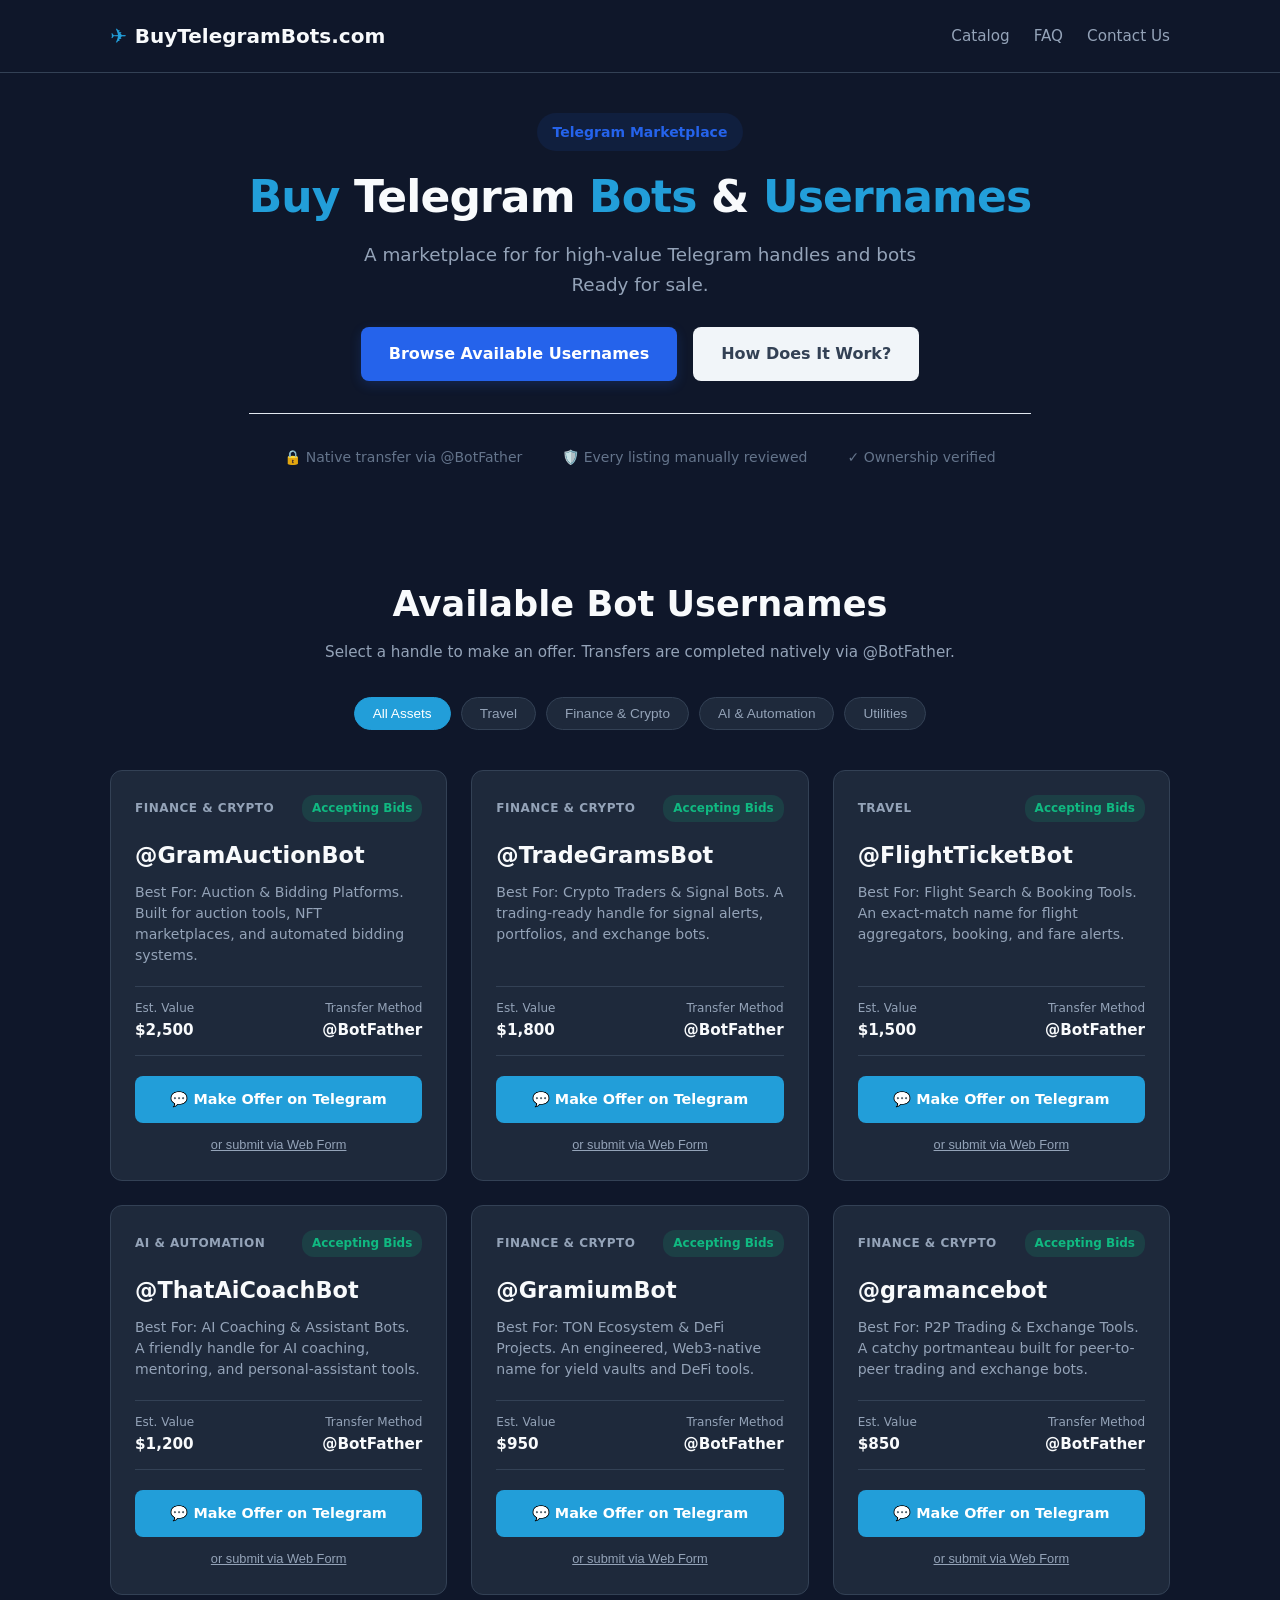
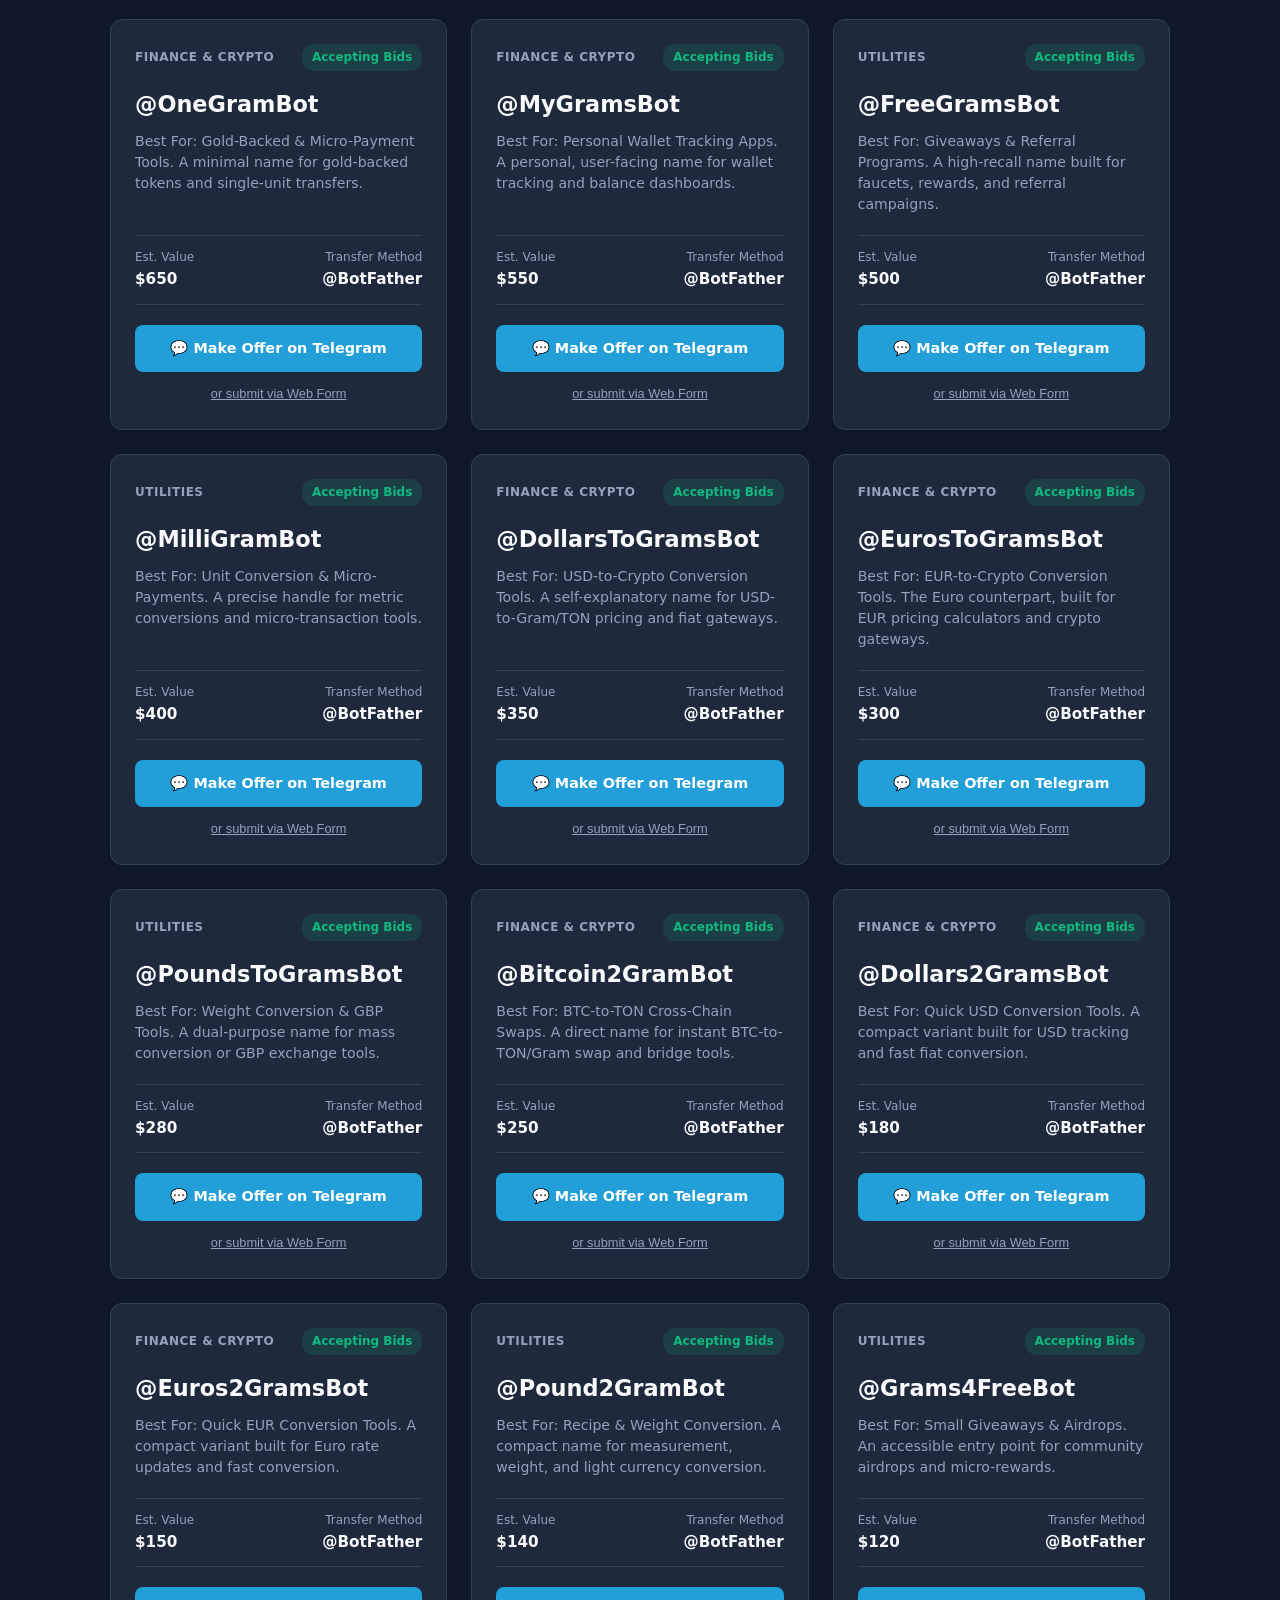
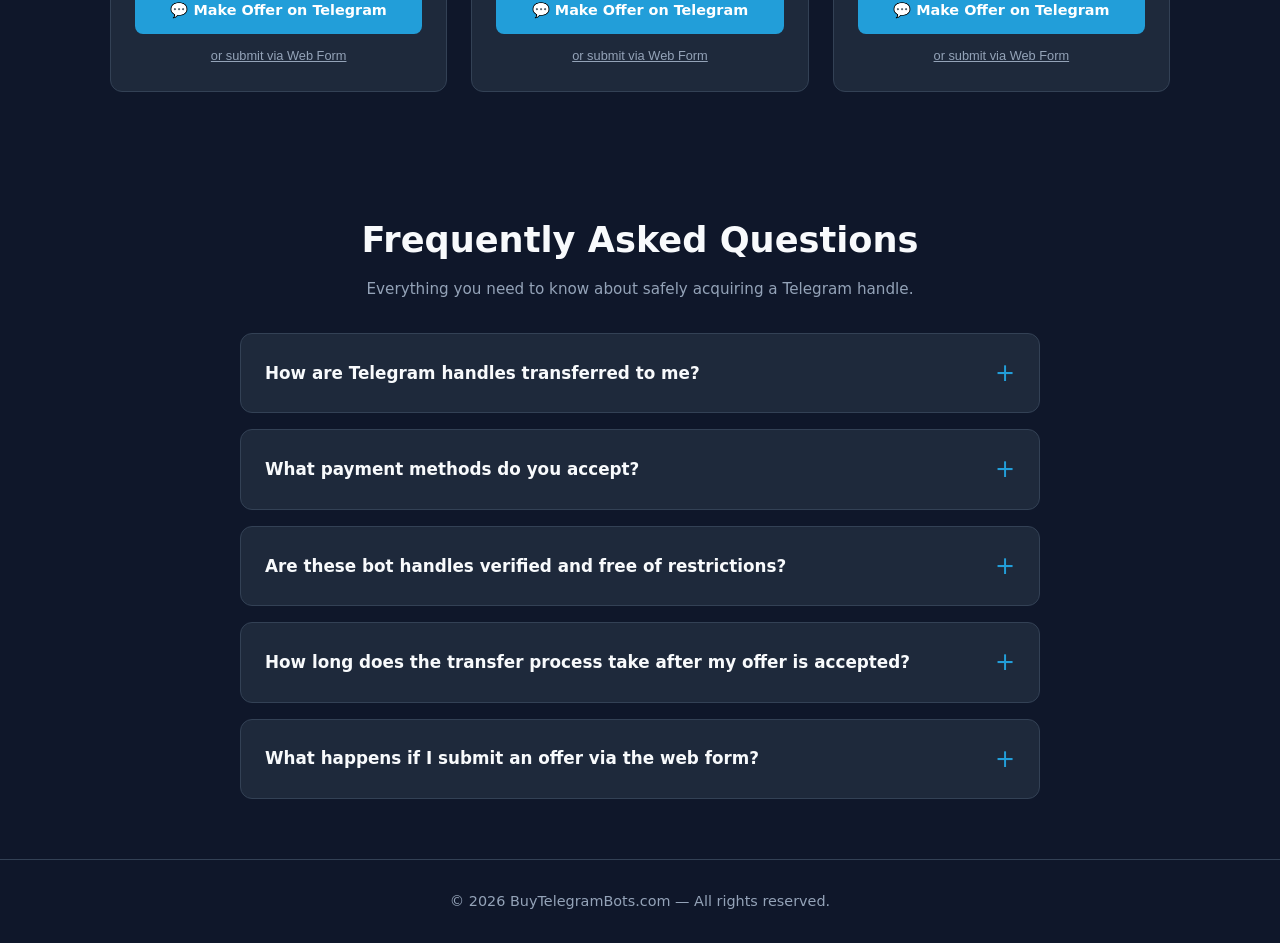
==== web/static/index.html @ 03eba2a2 "F1: Serve public files only from web/static/ The /{slug} route returned any file in the web/ folder " ====
<!DOCTYPE html>
<html lang="en">
<head>
  <meta charset="UTF-8" />
  <meta name="viewport" content="width=device-width, initial-scale=1.0" />
  
  <!-- Add Canonical Tag Here -->
  <link rel="canonical" href="https://buytelegrambots.com/" />

  <link rel="icon" type="image/png" href="favicon.png" />
  <title>Buy Telegram Bots</title>
  <meta name="description" content="Browse and acquire high-value Telegram Usernames." />
  <meta property="og:type" content="website" />
  <meta property="og:url" content="https://buytelegrambots.com/" />
  <meta property="og:title" content="Buy Telegram Bots" />
  <meta name="twitter:card" content="summary_large_image" />

  <link rel="stylesheet" href="styles.css" />
  <script src="script.js" defer></script>
</head>
<body>

  <!-- TOP NAVIGATION -->
  <header>
    <div class="container nav-wrapper">
      <a href="#" class="brand-logo">
        <span>✈️</span>BuyTelegramBots.com
      </a>

      <nav class="main-nav">
        <a href="#inventory" class="nav-link">Catalog</a>
        <a href="#faq" class="nav-link">FAQ</a>
        <a href="javascript:void(0)" class="nav-link" onclick="openAboutModal()">Contact Us</a>
    </div>
  </header>

  <!-- HERO SECTION (Now placed outside of <main> to prevent double padding) -->
  <section class="hero-section">
    <div class="hero-content">
      <span class="badge-pill">Telegram Marketplace</span>
      
      <h1 class="hero-title">
        <span class="highlight"> Buy </span> Telegram <span class="highlight">Bots</span> & <span class="highlight">Usernames</span>
      </h1>
      
      <p class="hero-subtitle">
        A marketplace for for high-value Telegram handles and bots<br> Ready for sale.
      </p>
      
      <div class="cta-group">
        <a href="#inventory" class="btn btn-primary">Browse Available Usernames</a>
        <a href="#how-it-works" type="button" class="btn btn-secondary" onclick="openGuideModal()">How Does It Work?</a>
      </div>
      
      <div class="trust-bar">
        <div class="trust-item">🔒 Native transfer via @BotFather</div>
        <div class="trust-item">🛡️ Every listing manually reviewed</div>
        <div class="trust-item">✓ Ownership verified </div>
      </div>
    </div>
  </section>

  <!-- MAIN CONTENT AREA -->
  <main class="container">

    <!-- ASSET SHOWCASE & INVENTORY GRID -->

    <!-- ASSET SHOWCASE & INVENTORY GRID -->
    <section id="inventory" class="inventory-section">
    
        <div class="section-header">
            <h2 class="section-title">Available Bot Usernames</h2>
            <p class="section-subtitle">Select a handle to make an offer. Transfers are completed natively via @BotFather.</p>
        </div>

        <!-- Category Filter Pills -->
        <div class="filter-bar">
            <button class="filter-btn active" data-filter="all">All Assets</button>
            <button class="filter-btn" data-filter="Travel">Travel</button>
            <button class="filter-btn" data-filter="Finance & Crypto">Finance & Crypto</button>
            <button class="filter-btn" data-filter="AI & Automation">AI & Automation</button>
            <button class="filter-btn" data-filter="Utilities">Utilities</button>
        </div>

        <!-- Responsive Card Grid (Cards dynamically loaded via script.js) -->
        <div class="asset-grid" id="assetGrid"></div>
        <!-- After a username is sold, in the "bots.json" file >> status: "Sold", status_code: "pending" -->
    </section>

    <section id="faq" class="faq-section container">
      <div class="section-header">
          <h2 class="section-title">Frequently Asked Questions</h2>
          <p class="section-subtitle">Everything you need to know about safely acquiring a Telegram handle.</p>
      </div>
      
      <div class="faq-grid">
        <details class="faq-item" name="faq-accordion">
          <summary class="faq-question">How are Telegram handles transferred to me?</summary>
          <div class="faq-answer">
            <p>All transfers are performed natively within Telegram via <code>@BotFather</code>. Once terms are finalized, ownership rights are transferred directly to your account. No external apps or third-party credential sharing required.</p>
          </div>
        </details>
        
        <details class="faq-item" name="faq-accordion">
          <summary class="faq-question">What payment methods do you accept?</summary>
          <div class="faq-answer">
            <p>We accept USDT (TRC-20 / BEP-20 / TON network), Crypto (BTC, ETH, TON), and major fiat payment options upon request for verified corporate buyers.</p>
          </div>
        </details>
        
        <details class="faq-item" name="faq-accordion">
          <summary class="faq-question">Are these bot handles verified and free of restrictions?</summary>
          <div class="faq-answer">
            <p>Yes. Every handle listed in our catalog is manually reviewed and verified by our team to ensure it is actively held, clean, and free of any Telegram platform restrictions or bans.</p>
          </div>
        </details>
        
        <details class="faq-item" name="faq-accordion">
          <summary class="faq-question">How long does the transfer process take after my offer is accepted?</summary>
          <div class="faq-answer">
            <p>Transfers via <code>@BotFather</code> take less than 15 minutes once payment terms are confirmed. Our team guides you step-by-step through the process in real time.</p>
          </div>
        </details>
        
        <details class="faq-item" name="faq-accordion">
          <summary class="faq-question">What happens if I submit an offer via the web form?</summary>
          <div class="faq-answer">
            <p>If you don't use Telegram directly, our team still receives your submission instantly and reaches out via your provided email or WhatsApp within 1 business day.</p>
          </div>
        </details>
      </div>
    </section>

  </main>

  <!-- HOW IT WORKS GUIDE MODAL -->
  <dialog id="guideModal" class="modal-box">
    <div class="modal-inner">
      <div class="modal-header">
        <h3>How to Use <span class="highlight-blue">BuyTelegramBots.com</span></h3>
        <button type="button" class="close-btn" onclick="closeGuideModal()">×</button>
      </div>
      
      <div class="guide-content">
        <div class="guide-step">
          <h4>1. Browse the marketplace</h4>
          <p>Filter by category — Travel, Finance & Crypto, AI & Automation, or Utilities — to find bots and usernames that fit what you're need.</p>
        </div>
        <div class="guide-step">
          <h4>2. Check the listing details</h4>
          <p>Every listing shows an estimated market valuation and a live status badge, so you know at a glance whether it's open for offers.</p>
        </div>
        <div class="guide-step">
          <h4>3. Submit your offer</h4>
          <p>Message our team directly on Telegram using the bot itself, or use the on-page form if you'd rather not install the app. Either way, a real person reviews every offer.</p>
        </div>
        <div class="guide-step">
          <h4>4. Transfer, once your offer is accepted</h4>
          <p>Once terms are agreed, ownership transfers natively through Telegram's own @BotFather — no external wallets, no third-party custody, no app installs.</p>
        </div>
      </div>

      <div class="modal-actions">
        <button type="button" class="btn btn-primary" onclick="closeGuideModal()">Got It, Let's Explore</button>
      </div>
    </div>
  </dialog>

  <!-- WEB FORM MODAL -->
  <dialog id="offerModal" class="modal-box">
    <div class="modal-inner">
      <div class="modal-header">
        <h3>Submit Offer for <span id="targetBotDisplay" class="highlight-blue">@Bot</span></h3>
        <button type="button" class="close-btn" onclick="closeOfferModal()">×</button>
      </div>
      
      <p class="modal-instructions">
        Prefer not to install Telegram? Send your offer below and a member of our team will follow up by email or WhatsApp —usually within one business day.
      </p>

      <form id="offerForm" onsubmit="handleFormSubmit(event)">
        <!-- Hidden input to store which bot they clicked -->
        <input type="hidden" id="targetBotInput" name="bot_username" value="" />

        <div class="form-group">
          <label for="buyerName">Your Name or Organization</label>
          <input type="text" id="buyerName" name="name" required placeholder="e.g., Alex Mercer" />
        </div>

        <div class="form-group">
          <label for="buyerContact">Best way to reach you</label>
          <input 
            type="text" 
            id="buyerContact" 
            name="contact" 
            required 
            placeholder="name@mail.com, or +31 6 12345678"
            pattern="^([A-Za-z0-9._%+-]+@[A-Za-z0-9.-]+\.[A-Za-z]{2,}|\+?[0-9\s()-]{7,20})$"
            title="Must be a valid email address, or a phone number."
          />
          <span class="error-msg">Enter a valid email or phone number.</span>
        </div>

        <div class="form-group">
          <label for="bidAmount">Your offer (USD or USDT)</label>
          <!-- min="100" prevents negative numbers and sets a minimum realistic bid! -->
          <input 
            type="number" 
            id="bidAmount" 
            name="bid" 
            required 
            placeholder="e.g., 1500" 
            min="100" 
            step="1"
            title="Offers must be a positive number of at least $100."
          />
          <span class="error-msg">Bid must be a positive amount (Minimum $100) with no decimals.</span>
        </div>

        <div class="form-group">
          <label for="buyerNotes">Additional Notes (Optional)</label>
          <textarea id="buyerNotes" name="notes" rows="3" placeholder="Any specific terms or questions?"></textarea>
        </div>

        <div class="modal-actions">
          <button type="button" class="btn btn-secondary" onclick="closeOfferModal()">Cancel</button>
          <button type="submit" class="btn btn-primary">Submit Offer</button>
        </div>
      </form>
    </div>
  </dialog>

  <dialog id="aboutModal" class="modal-box">
    <div class="modal-inner">
      <div class="modal-header">
        <h3>About <span class="highlight-blue">Our Brokerage</span></h3>
        <button type="button" class="close-btn" onclick="closeAboutModal()">×</button>
      </div>

      <div class="guide-content">
        <div class="broker-pitch">
          <p><strong>BuyTelegramBots.com</strong> is a specialized digital asset brokerage. We are entrusted by developers, creators, and web3 projects to securely manage the sale of their high-value Telegram handles and bots.</p>
        </div>

        <div class="guide-step">
          <h4>🛡️ Verified Inventory</h4>
          <p>We do not own these assets; we represent the creators. We manually audit every handle to ensure the seller has full ownership and a clean title before it reaches our catalog.</p>
        </div>
        
        <div class="guide-step">
          <h4>🤝 Secure Handover</h4>
          <p>Our team facilitates the entire negotiation and ensures a coordinated, safe transfer via Telegram's native <code>@BotFather</code>.</p>
        </div>

        <h4 class="contact-heading">Contact Our Brokers Directly</h4>
        <div class="contact-channel-grid">
          <a href="https://t.me/buytelegrambots_supportbot" target="_blank" rel="noopener" class="btn btn-primary">
            ✈️ Message on Telegram
          </a>
          <a href="mailto:support@buytelegrambots.com" class="btn btn-secondary">
            ✉ Email Support
          </a>
        </div>
      </div>

      <div class="modal-actions">
        <button type="button" class="btn btn-secondary" onclick="closeAboutModal()">Close</button>
      </div>
    </div>
  </dialog>

  <!-- FOOTER -->
  <footer>
    <div class="container">
      <p>© 2026 BuyTelegramBots.com — All rights reserved.</p>
    </div>
  </footer>

  <button id="backToTopBtn" class="back-to-top-btn" aria-label="Back to top" title="Back to top">
    <svg xmlns="http://www.w3.org/2000/svg" width="20" height="20" viewBox="0 0 24 24" fill="none" stroke="currentColor" stroke-width="2.5" stroke-linecap="round" stroke-linejoin="round">
      <polyline points="18 15 12 9 6 15"></polyline>
    </svg>
  </button>

</body>
</html>
---- web/static/styles.css ----
/* --- CSS VARIABLES & THEME RESET --- */
:root {
    --bg-color: #0f172a;          /* Dark slate background */
    --card-bg: #1e293b;           /* Slightly lighter dark container */
    --text-main: #f8fafc;         /* Clean white typography */
    --text-muted: #94a3b8;        /* Soft grey for secondary labels */
    --accent-blue: #229ed9;       /* Telegram brand blue */
    --accent-hover: #1d88bc;      /* Hover state blue */
    --accent-green: #10b981;      /* Status badge color */
    --border-color: #334155;      /* Subtle border dividers */
    --radius: 12px;
    --font-family: system-ui, -apple-system, BlinkMacSystemFont, 'Segoe UI', Roboto, sans-serif;
}

* {
    box-sizing: border-box;
    margin: 0;
    padding: 0;
}

html {
  scroll-behavior: smooth;
}

body {
    background-color: var(--bg-color);
    color: var(--text-main);
    font-family: var(--font-family);
    line-height: 1.6;
    min-height: 100vh;
    display: flex;
    flex-direction: column;
}

/* Main Container */
.container {
    width: 100%;
    max-width: 1100px;
    margin: 0 auto;
    padding: 0 20px;
}

/* Hero Section Container */
.hero-section {
  padding: 2.5rem 1rem 3rem;
  max-width: 900px;
  margin: 0 auto;
  text-align: center;
}

/* Small introductory tag */
.badge-pill {
  display: inline-block;
  background-color: rgba(37, 99, 235, 0.1);
  color: #2563eb;
  padding: 0.5rem 1rem;
  border-radius: 50px;
  font-size: 0.875rem;
  font-weight: 600;
  margin-bottom: 1.25rem;
}

/* Fluid Typography: Tighter scaling so it doesn't overwhelm desktop or phone */
.hero-title {
  font-size: clamp(1.75rem, 3.5vw + 1rem, 2.75rem);
  line-height: 1.2;
  font-weight: 800;
  color: var(--text-main);
  margin-bottom: 1rem;
  letter-spacing: -0.02em;
}

.hero-title .highlight {
  color: var(--accent-blue);
}

.hero-subtitle {
  font-size: clamp(0.95rem, 1.5vw + 0.5rem, 1.15rem);
  line-height: 1.6;
  color: var(--text-muted);
  max-width: 600px;
  margin: 0 auto 1.75rem;
}

/* Call to Action Button Group */
.cta-group {
  display: flex;
  gap: 1rem;
  justify-content: center;
  flex-wrap: wrap;
  margin-bottom: 2rem;
}

.btn {
display: inline-flex;
align-items: center;
justify-content: center;
padding: 0.875rem 1.75rem;
font-size: 1rem;
font-weight: 600;
border-radius: 8px;
text-decoration: none;
transition: all 0.2s ease;
min-height: 48px; /* Ensures touch-friendly tap targets */
}

.btn-primary {
background-color: #2563eb;
color: #ffffff;
box-shadow: 0 4px 12px rgba(37, 99, 235, 0.2);
}

.btn-primary:hover {
background-color: #1d4ed8;
transform: translateY(-1px);
}

.btn-secondary {
background-color: #f1f5f9;
color: #334155;
}

.btn-secondary:hover {
background-color: #e2e8f0;
}

/* Trust Indicators Below CTA */
.trust-bar {
display: flex;
justify-content: center;
flex-wrap: wrap;
gap: 1.5rem 2.5rem;
border-top: 1px solid #e2e8f0;
padding-top: 2rem;
color: #64748b;
font-size: 0.875rem;
font-weight: 500;
}

/* Mobile Stacking Rules */
@media (max-width: 600px) {
.hero-section {
    padding: 3rem 1rem 3.5rem;
}

/* Force buttons to stretch full-width on phones for easy thumb tapping */
.cta-group {
    flex-direction: column;
    width: 100%;
}

.btn {
    width: 100%;
}

.trust-bar {
    flex-direction: column;
    gap: 0.75rem;
}
}

/* Navigation / Top Header */
header {
    padding: 20px 0;
    border-bottom: 1px solid var(--border-color);
}

.nav-wrapper {
    display: flex;
    justify-content: space-between;
    align-items: center;
}

.brand-logo {
    font-size: 1.25rem;
    font-weight: 700;
    color: var(--text-main);
    text-decoration: none;
    display: flex;
    align-items: center;
    gap: 8px;
}

.brand-logo span {
    color: var(--accent-blue);
}

/* Footer */
footer {
    margin-top: auto;
    padding: 30px 0;
    border-top: 1px solid var(--border-color);
    text-align: center;
    color: var(--text-muted);
    font-size: 0.9rem;
}

/* --- INVENTORY SECTION --- */
.inventory-section {
    padding: 60px 0;
}

.section-header {
    text-align: center;
    margin-bottom: 32px;
}

.section-title {
    font-size: clamp(1.5rem, 3vw, 2.2rem);
    font-weight: 700;
    color: var(--text-main);
    margin-bottom: 8px;
}

.section-subtitle {
    color: var(--text-muted);
    font-size: 0.95rem;
}

/* Category Filter Bar */
.filter-bar {
    display: flex;
    gap: 10px;
    justify-content: center;
    flex-wrap: wrap;
    margin-bottom: 40px;
}

.filter-btn {
    background-color: var(--card-bg);
    color: var(--text-muted);
    border: 1px solid var(--border-color);
    padding: 8px 18px;
    border-radius: 20px;
    font-size: 0.85rem;
    font-weight: 500;
    cursor: pointer;
    transition: all 0.2s ease;
}

.filter-btn:hover,
.filter-btn.active {
    background-color: var(--accent-blue);
    color: #ffffff;
    border-color: var(--accent-blue);
}

/* Asset Grid Layout */
.asset-grid {
    display: grid;
    grid-template-columns: repeat(auto-fill, minmax(310px, 1fr));
    gap: 24px;
}

/* Asset Card Styling */
.asset-card {
    background-color: var(--card-bg);
    border: 1px solid var(--border-color);
    border-radius: var(--radius);
    padding: 24px;
    display: flex;
    flex-direction: column;
    justify-content: space-between;
    transition: transform 0.2s ease, border-color 0.2s ease, box-shadow 0.2s ease;
}

.asset-card:hover {
    transform: translateY(-4px);
    border-color: #475569;
    box-shadow: 0 12px 24px rgba(0, 0, 0, 0.3);
}

/* Card Header & Badges */
.card-top {
    display: flex;
    justify-content: space-between;
    align-items: center;
    margin-bottom: 16px;
}

.category-tag {
    font-size: 0.75rem;
    font-weight: 600;
    color: var(--text-muted);
    text-transform: uppercase;
    letter-spacing: 0.5px;
}

.status-badge {
    font-size: 0.75rem;
    font-weight: 600;
    padding: 4px 10px;
    border-radius: 12px;
}

.status-active {
    background-color: rgba(16, 185, 129, 0.15);
    color: var(--accent-green);
}

.status-pending {
    background-color: rgba(245, 158, 11, 0.15);
    color: #f59e0b;
}

/* Bot Username & Description */
.bot-handle {
    font-size: 1.4rem;
    font-weight: 700;
    color: var(--text-main);
    margin-bottom: 8px;
}

.bot-desc {
    font-size: 0.88rem;
    color: var(--text-muted);
    line-height: 1.5;
    margin-bottom: 20px;
    flex-grow: 1;
}

/* Card Metadata Row */
.card-meta {
    display: flex;
    justify-content: space-between;
    padding: 12px 0;
    border-top: 1px solid var(--border-color);
    border-bottom: 1px solid var(--border-color);
    margin-bottom: 20px;
}

.meta-item {
    display: flex;
    flex-direction: column;
}

.meta-label {
    font-size: 0.75rem;
    color: var(--text-muted);
}

.meta-value {
    font-size: 0.95rem;
    font-weight: 600;
    color: var(--text-main);
}

.text-right {
    text-align: right;
}

/* Card Action Buttons */
.card-actions {
    display: flex;
    flex-direction: column;
    gap: 10px;
    align-items: center;
}

.btn-telegram {
    width: 100%;
    background-color: var(--accent-blue);
    color: #ffffff;
    text-decoration: none;
    text-align: center;
    padding: 12px 16px;
    border-radius: 8px;
    font-weight: 600;
    font-size: 0.9rem;
    transition: background-color 0.2s ease;
    display: block;
}

.btn-telegram:hover {
    background-color: var(--accent-hover);
}

.btn-webform-link {
    background: none;
    border: none;
    color: var(--text-muted);
    font-size: 0.8rem;
    cursor: pointer;
    text-decoration: underline;
    transition: color 0.2s ease;
    padding: 4px;
}

.btn-webform-link:hover {
    color: var(--text-main);
}

/* Mobile Adjustments */
@media (max-width: 640px) {
    .asset-grid {
    grid-template-columns: 1fr;
    }
}

/* ==========================================
   WEB FORM MODAL STYLES
   ========================================== */
.modal-box {
  margin: auto;
  padding: 0;
  border: 1px solid var(--border-color);
  border-radius: var(--radius);
  background-color: var(--bg-color);
  color: var(--text-main);
  max-width: 500px;
  width: 92%;
  box-shadow: 0 25px 50px -12px rgba(0, 0, 0, 0.7);
}

/* Dim and blur the website background when open */
.modal-box::backdrop {
  background: rgba(15, 23, 42, 0.8);
  backdrop-filter: blur(4px);
}

.modal-inner {
  padding: 24px;
}

.modal-header {
  display: flex;
  justify-content: space-between;
  align-items: center;
  border-bottom: 1px solid var(--border-color);
  padding-bottom: 12px;
  margin-bottom: 16px;
}

.modal-header h3 {
  font-size: 1.2rem;
  margin: 0;
}

.highlight-blue {
  color: var(--accent-blue);
}

.close-btn {
  background: none;
  border: none;
  color: var(--text-muted);
  font-size: 1.5rem;
  cursor: pointer;
  padding: 0 4px;
}

.close-btn:hover {
  color: var(--text-main);
}

.modal-instructions {
  font-size: 0.88rem;
  color: var(--text-muted);
  margin-bottom: 20px;
  line-height: 1.5;
}

.form-group {
  display: flex;
  flex-direction: column;
  margin-bottom: 16px;
  text-align: left;
}

.form-group label {
  font-size: 0.82rem;
  color: var(--text-muted);
  margin-bottom: 6px;
  font-weight: 600;
}

.form-group input,
.form-group textarea {
  background-color: var(--card-bg);
  border: 1px solid var(--border-color);
  border-radius: 8px;
  padding: 10px 12px;
  color: var(--text-main);
  font-family: inherit;
  font-size: 0.95rem;
}

.form-group input:focus,
.form-group textarea:focus {
  outline: none;
  border-color: var(--accent-blue);
}

.modal-actions {
  display: flex;
  justify-content: flex-end;
  gap: 12px;
  margin-top: 24px;
  padding-top: 16px;
  border-top: 1px solid var(--border-color);
}

/* Guide Modal Specifics */
.guide-content {
  text-align: left;
  margin-bottom: 20px;
}

.guide-step {
  margin-bottom: 16px;
  padding-left: 12px;
  border-left: 3px solid var(--accent-blue);
}

.guide-step h4 {
  font-size: 0.95rem;
  color: var(--text-main);
  margin-bottom: 4px;
}

.guide-step p {
  font-size: 0.85rem;
  color: var(--text-muted);
  line-height: 1.5;
  margin: 0;
}

/* Hide error text by default */
.form-group .error-msg {
  display: none;
  color: #ef4444; /* Bright error red */
  font-size: 0.75rem;
  margin-top: 4px;
  font-weight: 600;
}

/* If the user typed bad input and left the field, turn border red and show message */
.form-group input:user-invalid {
  border-color: #ef4444;
  background-color: rgba(239, 68, 68, 0.05);
}

.form-group input:user-invalid ~ .error-msg {
  display: block;
}

/* --- PROMINENT BACK BUTTON STYLING --- */
.btn-back-inventory {
  display: inline-flex;
  align-items: center;
  gap: 8px;
  margin-bottom: 2rem;
  padding: 10px 18px;
  background-color: rgba(255, 255, 255, 0.06);
  border: 1px solid var(--border-color);
  border-radius: 8px;
  color: var(--text-main);
  font-weight: 600;
  font-size: 0.95rem;
  text-decoration: none;
  transition: all 0.2s ease-in-out;
}

/* Specific styles for the Back button on dynamic pages */
.btn-back {
  display: inline-flex;
  align-items: center;
  gap: 8px;
  margin-bottom: 24px; /* Adds breathing room above the bot details card */
  padding: 8px 16px;   /* Shrinks the button size */
  font-size: 0.9rem;   /* Slightly smaller text */
  background-color: var(--card-bg); /* Matches the page's container color */
  color: var(--text-muted); /* Soft grey text so it isn't glaring */
  border: 1px solid var(--border-color); /* Subtle outline for distinction */
  border-radius: var(--radius, 8px);
  text-decoration: none;
  font-weight: 500;
  transition: all 0.2s ease;
}

/* Make it pop slightly when the user hovers over it */
.btn-back:hover {
  background-color: var(--bg-color);
  color: var(--text-main); 
  border-color: var(--accent-blue); /* Highlights in Telegram blue on hover */
}

/* ==========================================
   BACK TO TOP BUTTON STYLES
   ========================================== */
.back-to-top-btn {
  position: fixed;
  bottom: 24px;
  right: 24px;
  width: 48px;
  height: 48px;
  border-radius: 12px;
  background-color: var(--card-bg);
  color: var(--text-main);
  border: 1px solid var(--border-color);
  display: flex;
  align-items: center;
  justify-content: center;
  cursor: pointer;
  z-index: 99;
  
  /* Initial hidden state with smooth transition */
  opacity: 0;
  visibility: hidden;
  transform: translateY(16px) scale(0.9);
  transition: opacity 0.3s cubic-bezier(0.16, 1, 0.3, 1),
              transform 0.3s cubic-bezier(0.16, 1, 0.3, 1),
              visibility 0.3s ease,
              background-color 0.2s ease,
              border-color 0.2s ease,
              box-shadow 0.2s ease;
  
  box-shadow: 0 4px 16px rgba(0, 0, 0, 0.3);
}

/* Shown when scrolled past threshold */
.back-to-top-btn.visible {
  opacity: 1;
  visibility: visible;
  transform: translateY(0) scale(1);
}

/* Hover & Focus State */
.back-to-top-btn:hover,
.back-to-top-btn:focus-visible {
  background-color: var(--accent-blue);
  border-color: var(--accent-blue);
  color: #ffffff;
  transform: translateY(-3px) scale(1.05);
  box-shadow: 0 8px 24px rgba(34, 158, 217, 0.4);
  outline: none;
}

/* Click/Tap State */
.back-to-top-btn:active {
  transform: translateY(0) scale(0.95);
}

/* Mobile & Small Screen Responsive Adjustments */
@media (max-width: 600px) {
  .back-to-top-btn {
    bottom: 16px;
    right: 16px;
    width: 44px;
    height: 44px;
  }
}

/* ==========================================
   USERNAME HANDLE HOVER ANIMATION
   ========================================== */
.handle-link {
    text-decoration: none;
    color: var(--text-main);
    position: relative;
    display: inline-block;
    transition: color 0.3s ease;
}

/* The sliding underline setup */
.handle-link::after {
    content: '';
    position: absolute;
    width: 100%;
    transform: scaleX(0);
    height: 2px;
    bottom: -2px;
    left: 0;
    background-color: var(--accent-blue);
    transform-origin: bottom right;
    transition: transform 0.3s cubic-bezier(0.25, 1, 0.5, 1);
}

/* Hover state changes */
.handle-link:hover {
    color: var(--accent-blue);
}

.handle-link:hover::after {
    transform: scaleX(1);
    transform-origin: bottom left;
}

/* ==========================================
   HEADER NAVIGATION STYLES
   ========================================== */
.main-nav {
    display: flex;
    gap: 1.5rem;
    align-items: center;
}

.nav-link {
    color: var(--text-muted);
    text-decoration: none;
    font-size: 0.95rem;
    font-weight: 500;
    transition: color 0.2s ease;
}

.nav-link:hover {
    color: var(--text-main);
}

/* ==========================================
   FAQ SECTION STYLES
   ========================================== */
.faq-section {
    padding: 60px 0;
    max-width: 800px; /* Narrower width for easier reading */
    margin: 0 auto;
}

.faq-grid {
    display: flex;
    flex-direction: column;
    gap: 16px;
}

/* Base styling for the accordion card */
.faq-item {
    background-color: var(--card-bg);
    border: 1px solid var(--border-color);
    border-radius: var(--radius);
    overflow: hidden;
    transition: border-color 0.2s ease, box-shadow 0.2s ease;
}

.faq-item:hover {
    border-color: #475569;
}

/* The clickable question */
.faq-question {
    padding: 20px 24px;
    font-size: 1.05rem;
    font-weight: 600;
    color: var(--text-main);
    cursor: pointer;
    list-style: none; /* Hides default triangle */
    display: flex;
    justify-content: space-between;
    align-items: center;
    user-select: none;
}

/* Hide default marker in Safari/Chrome */
.faq-question::-webkit-details-marker {
    display: none; 
}

/* Custom animated '+' icon */
.faq-question::after {
    content: '+';
    font-size: 1.5rem;
    font-weight: 400;
    color: var(--accent-blue);
    transition: transform 0.3s cubic-bezier(0.25, 1, 0.5, 1);
}

/* State when accordion is OPEN */
.faq-item[open] .faq-question {
    border-bottom: 1px solid var(--border-color);
}

/* Turn '+' into 'x' when opened */
.faq-item[open] .faq-question::after {
    transform: rotate(45deg); 
}

/* The expanding text area */
.faq-answer {
    padding: 20px 24px;
    color: var(--text-muted);
    font-size: 0.95rem;
    line-height: 1.6;
    background-color: rgba(15, 23, 42, 0.3); /* Very subtle inset shadow effect */
}

.faq-answer code {
    background-color: var(--bg-color);
    padding: 2px 6px;
    border-radius: 4px;
    color: var(--accent-blue);
}

/* Mobile & Tablet Responsive Adjustments */
@media (max-width: 640px) {
    .main-nav {
        gap: 1rem;
    }
    
    .nav-link {
        font-size: 0.9rem;
    }

    .faq-question {
        font-size: 0.95rem;
        padding: 16px 20px;
    }
    
    .faq-answer {
        padding: 16px 20px;
        font-size: 0.9rem;
    }
}


/* ==========================================
   ABOUT MODAL SPECIFIC STYLES
   ========================================== */
.broker-pitch {
    background-color: rgba(34, 158, 217, 0.05); /* Very subtle blue tint */
    border-left: 3px solid var(--accent-blue);
    padding: 16px;
    margin-bottom: 24px;
    border-radius: 0 8px 8px 0;
}

.broker-pitch p {
    font-size: 0.92rem;
    color: var(--text-muted);
    margin: 0;
    line-height: 1.6;
}

.broker-pitch strong {
    color: var(--text-main);
}

.contact-heading {
    font-size: 1rem;
    margin: 32px 0 16px;
    color: var(--text-main);
    border-top: 1px solid var(--border-color);
    padding-top: 24px;
}

.contact-channel-grid {
    display: grid;
    grid-template-columns: 1fr 1fr;
    gap: 12px;
}

/* Force buttons inside the grid to fill the space and look uniform */
.contact-channel-grid .btn {
    width: 100%;
    font-size: 0.9rem;
    padding: 0.75rem 1rem;
}

@media (max-width: 600px) {
    .contact-channel-grid {
        grid-template-columns: 1fr;
    }
}
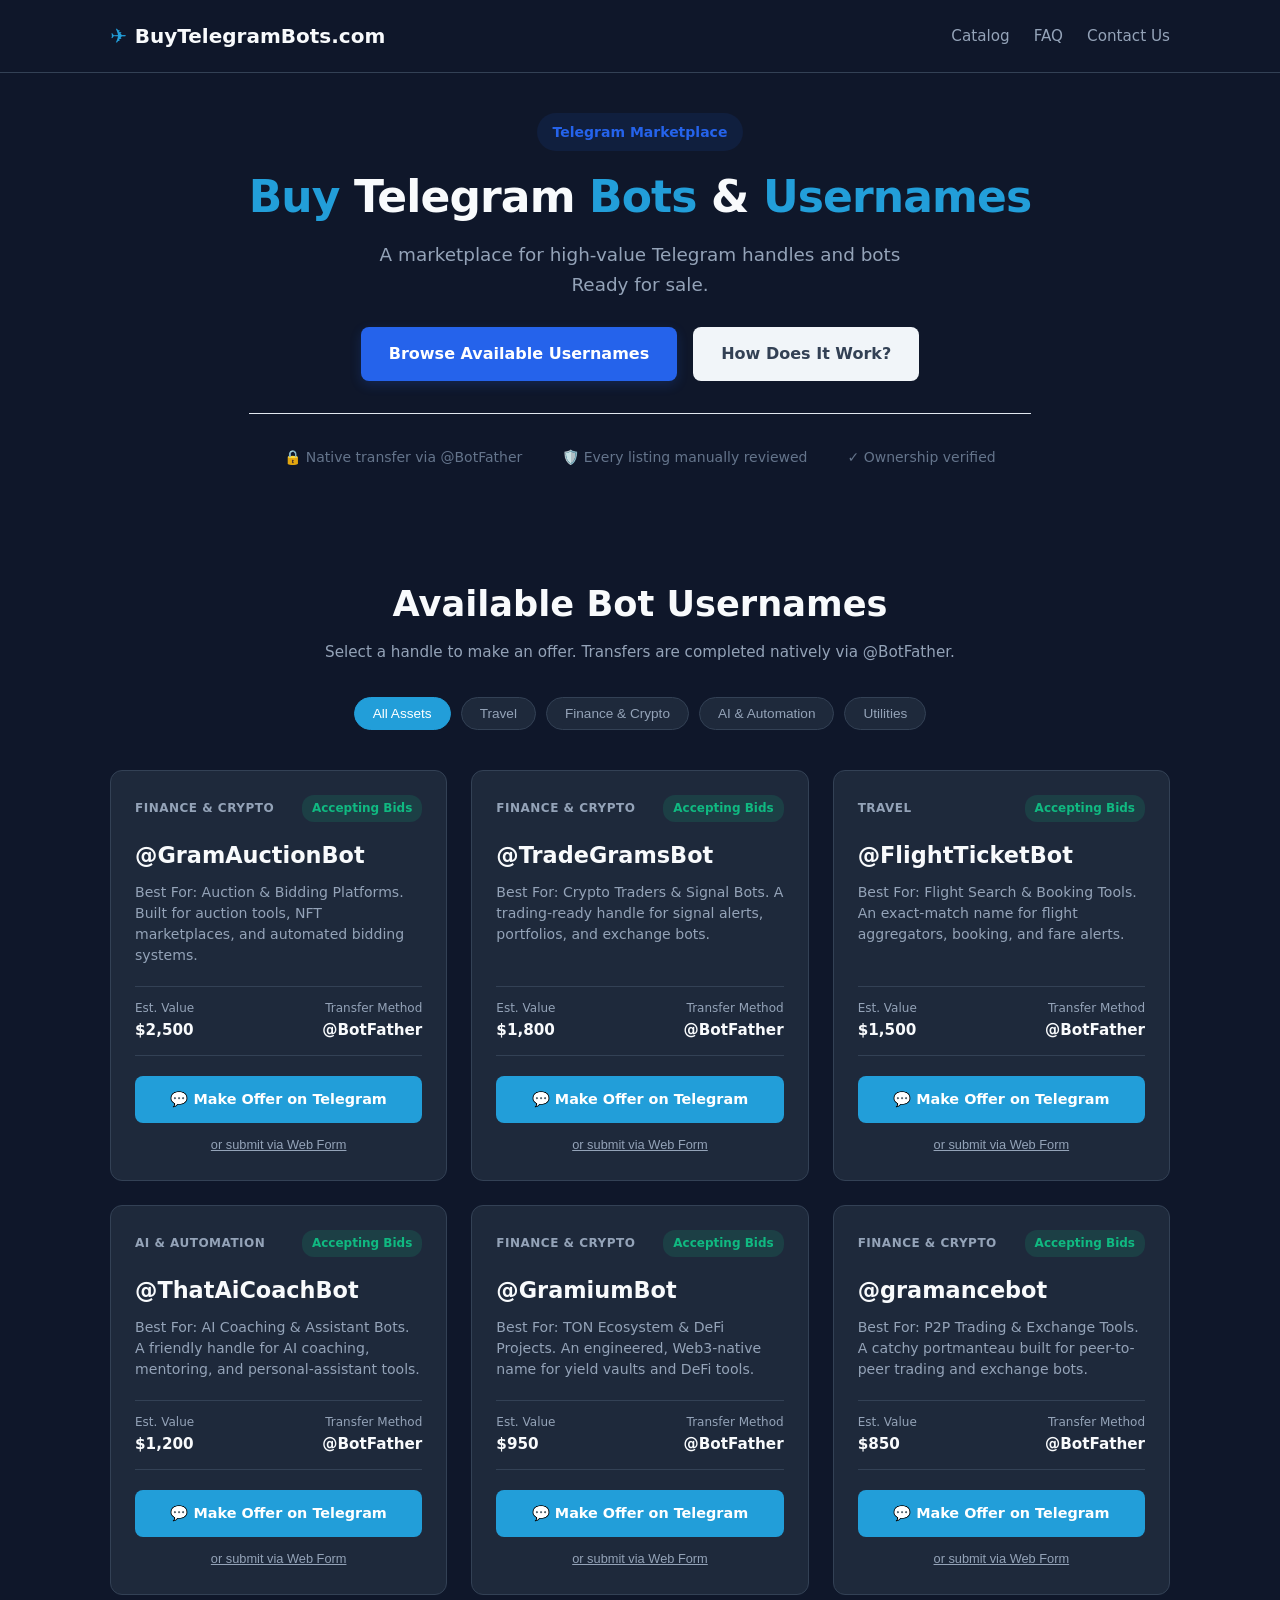
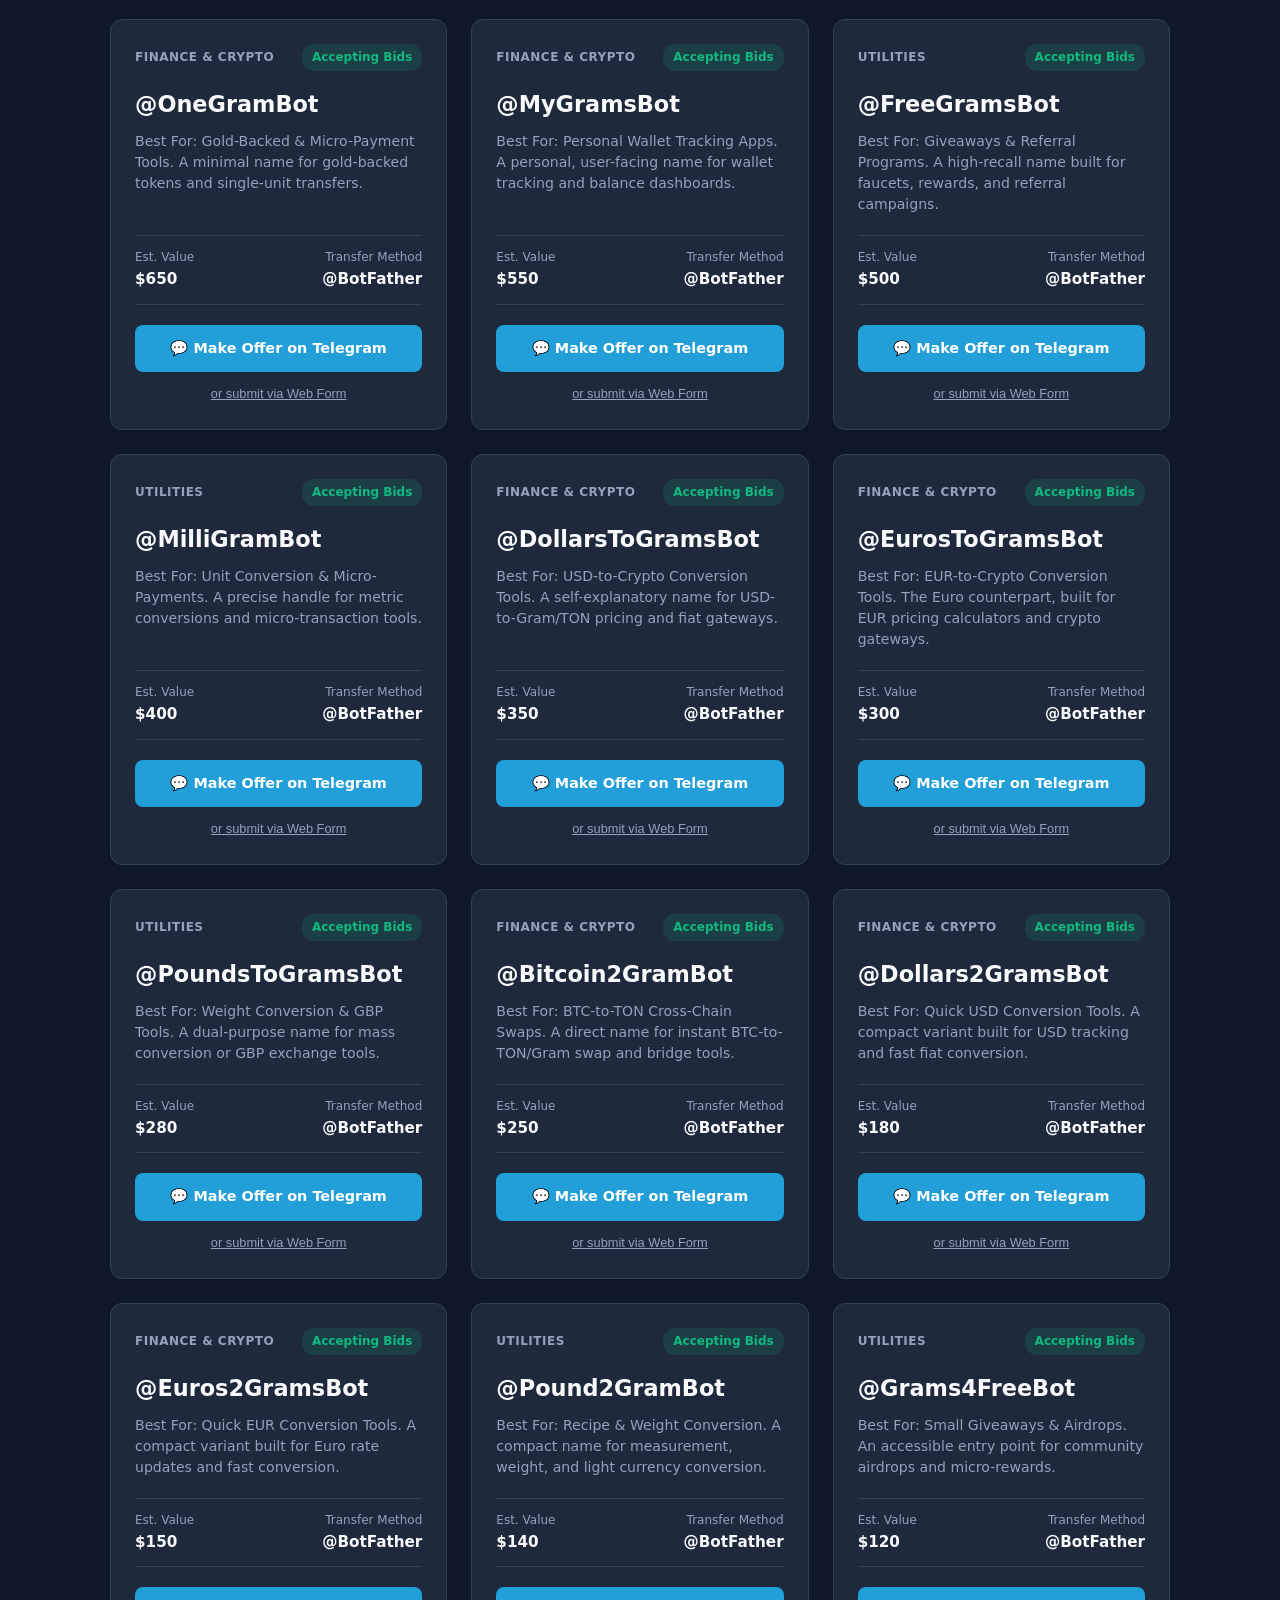
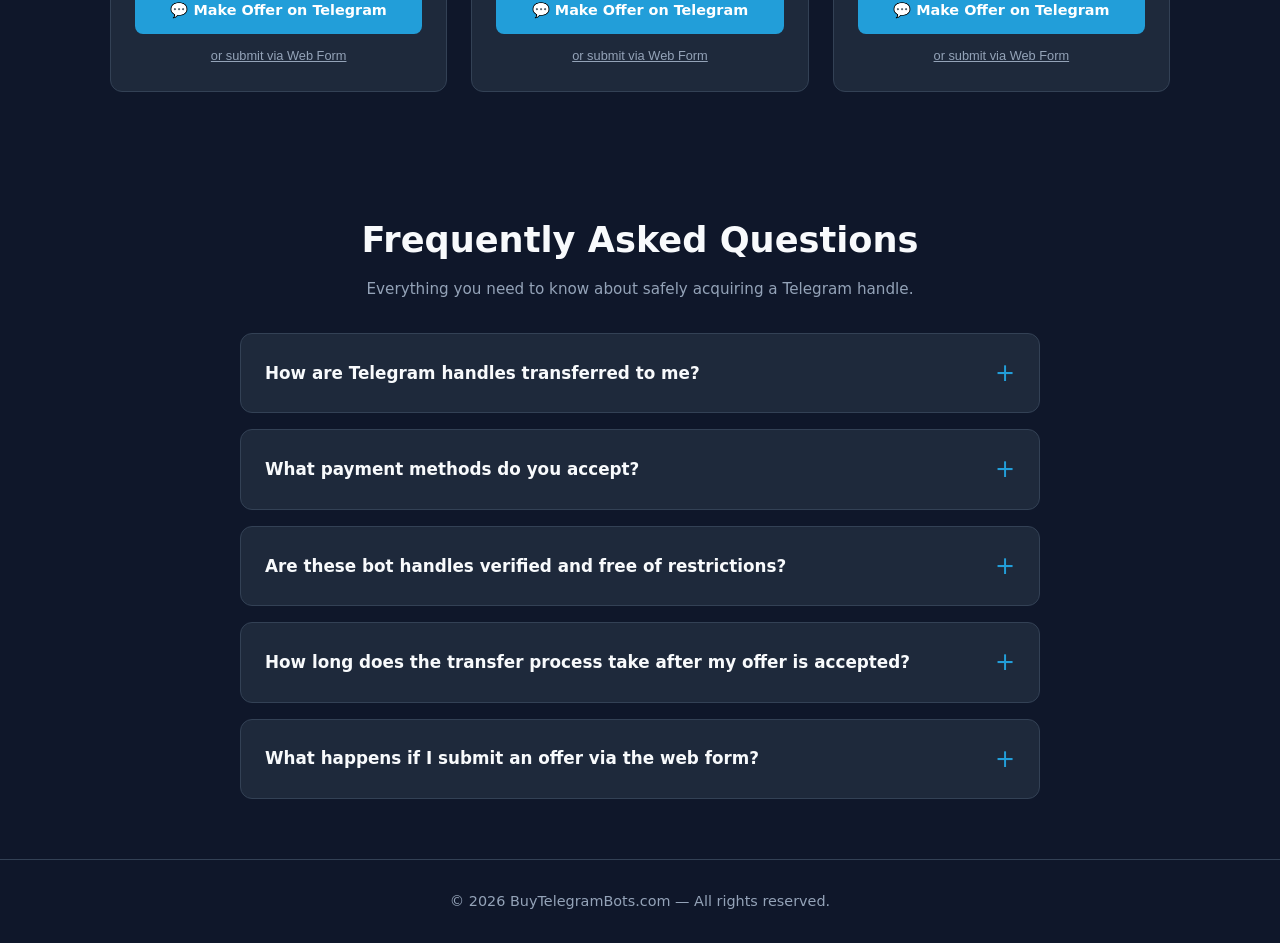
==== commit e58f566f: "F14: Remove crashing dead bot handlers and fix homepage typos F14a (bot): delete the three callback " ====
--- a/web/static/index.html
+++ b/web/static/index.html
@@ -31,6 +31,7 @@
         <a href="#inventory" class="nav-link">Catalog</a>
         <a href="#faq" class="nav-link">FAQ</a>
         <a href="javascript:void(0)" class="nav-link" onclick="openAboutModal()">Contact Us</a>
+      </nav>
     </div>
   </header>
 
@@ -44,7 +45,7 @@
       </h1>
       
       <p class="hero-subtitle">
-        A marketplace for for high-value Telegram handles and bots<br> Ready for sale.
+        A marketplace for high-value Telegram handles and bots<br> Ready for sale.
       </p>
       
       <div class="cta-group">
@@ -144,7 +145,7 @@
       <div class="guide-content">
         <div class="guide-step">
           <h4>1. Browse the marketplace</h4>
-          <p>Filter by category — Travel, Finance & Crypto, AI & Automation, or Utilities — to find bots and usernames that fit what you're need.</p>
+          <p>Filter by category — Travel, Finance & Crypto, AI & Automation, or Utilities — to find bots and usernames that fit what you need.</p>
         </div>
         <div class="guide-step">
           <h4>2. Check the listing details</h4>
@@ -179,6 +180,8 @@
       </p>
 
       <form id="offerForm" onsubmit="handleFormSubmit(event)">
+        <!-- Honeypot: hidden from humans, spam bots tend to fill it (see main.py) -->
+        <input type="text" name="hp_field" tabindex="-1" autocomplete="off" aria-hidden="true" style="position:absolute;left:-9999px;width:1px;height:1px;opacity:0" />
         <!-- Hidden input to store which bot they clicked -->
         <input type="hidden" id="targetBotInput" name="bot_username" value="" />
 
@@ -194,11 +197,11 @@
             id="buyerContact" 
             name="contact" 
             required 
-            placeholder="name@mail.com, or +31 6 12345678"
-            pattern="^([A-Za-z0-9._%+-]+@[A-Za-z0-9.-]+\.[A-Za-z]{2,}|\+?[0-9\s()-]{7,20})$"
-            title="Must be a valid email address, or a phone number."
+            placeholder="name@mail.com, +31 6 12345678 or @username"
+            pattern="^([A-Za-z0-9._%+\-]+@[A-Za-z0-9.\-]+\.[A-Za-z]{2,}|\+?[0-9\s\(\)\-]{7,20}|@[A-Za-z][A-Za-z0-9_]{4,31})$"
+            title="Must be a valid email address, phone number, or @Telegram username."
           />
-          <span class="error-msg">Enter a valid email or phone number.</span>
+          <span class="error-msg">Enter a valid email, phone number, or @Telegram username.</span>
         </div>
 
         <div class="form-group">
@@ -211,6 +214,7 @@
             required 
             placeholder="e.g., 1500" 
             min="100" 
+            max="1000000"
             step="1"
             title="Offers must be a positive number of at least $100."
           />
@@ -219,7 +223,7 @@
 
         <div class="form-group">
           <label for="buyerNotes">Additional Notes (Optional)</label>
-          <textarea id="buyerNotes" name="notes" rows="3" placeholder="Any specific terms or questions?"></textarea>
+          <textarea id="buyerNotes" name="notes" rows="3" maxlength="1000" placeholder="Any specific terms or questions?"></textarea>
         </div>
 
         <div class="modal-actions">
